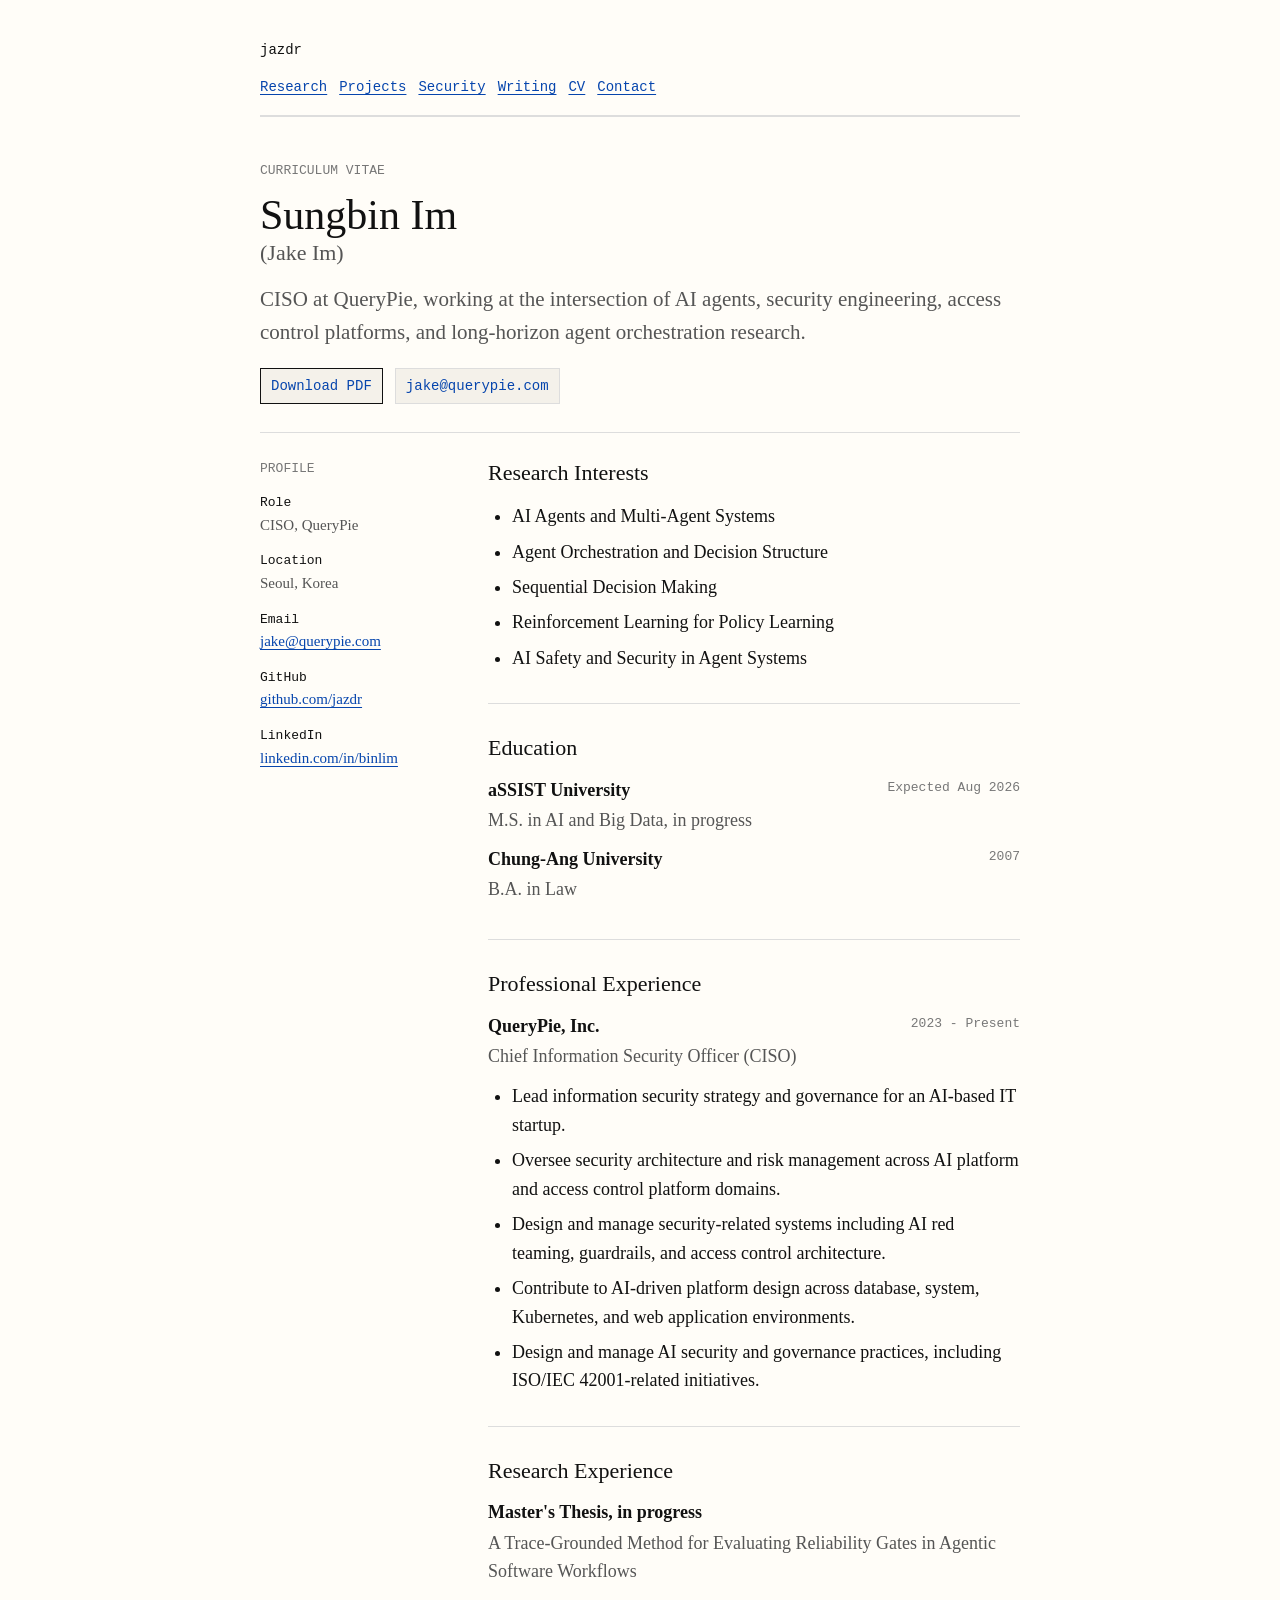
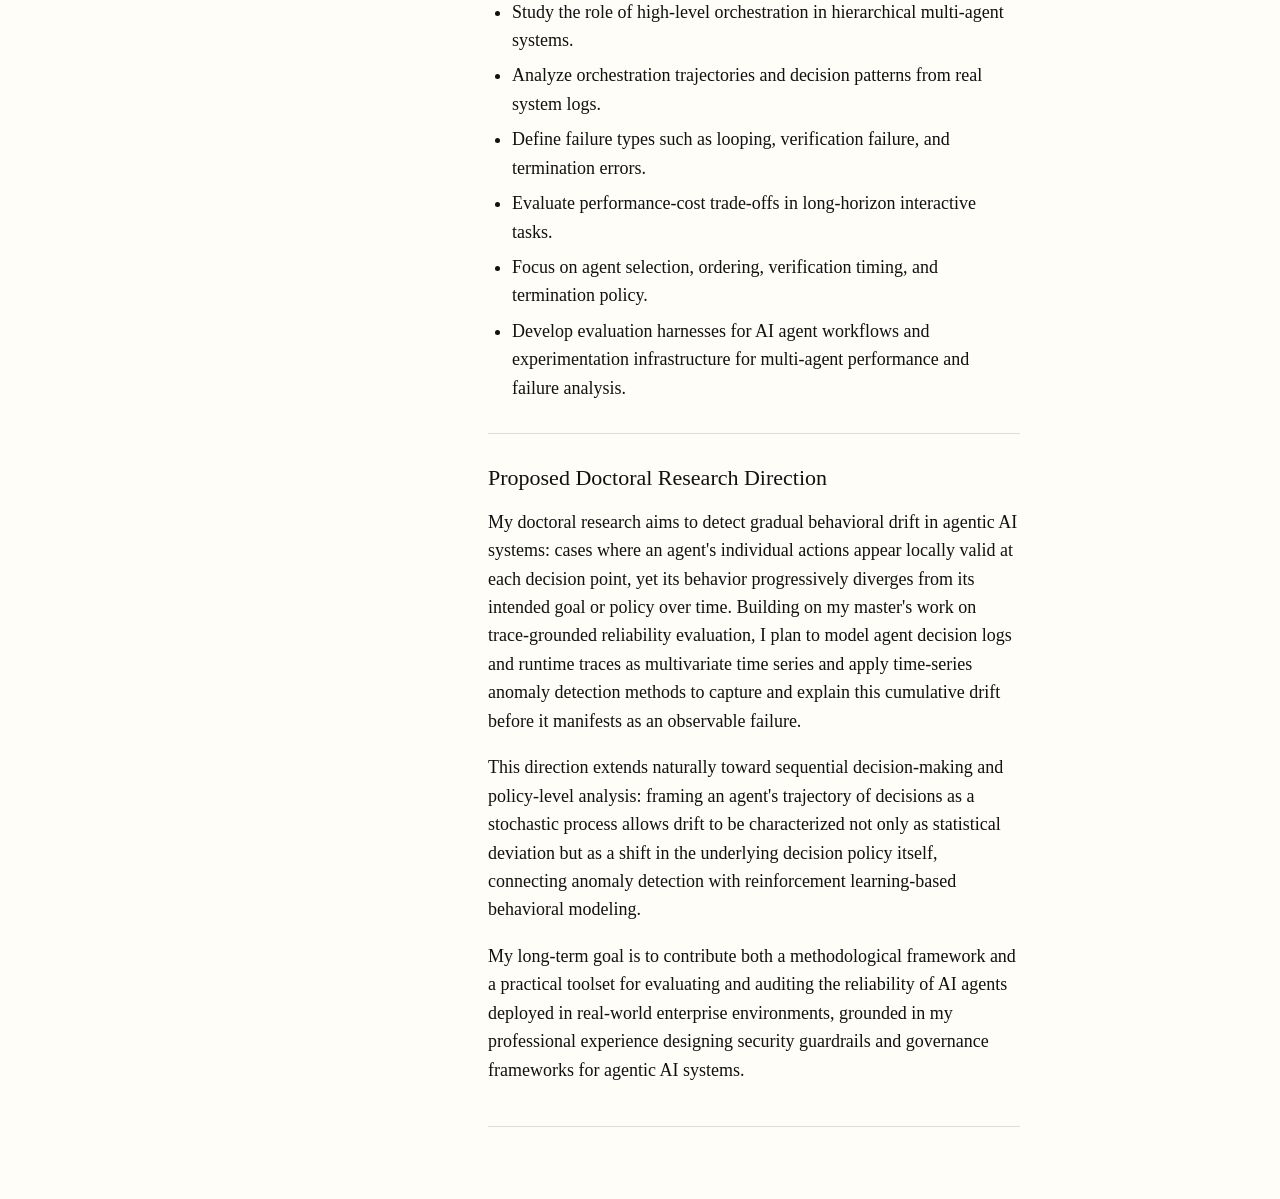
==== cv.html @ 3b306830 "docs(cv): Update research direction" ====
<!doctype html>
<html lang="en">
<head>
  <meta charset="utf-8">
  <meta name="viewport" content="width=device-width, initial-scale=1">
  <meta name="description" content="CV of Sungbin Im (Jake Im), focused on AI agents, reinforcement learning, and security engineering.">
  <title>CV | Sungbin Im</title>
  <link rel="stylesheet" href="styles.css">
</head>
<body>
  <header class="site-header">
    <a class="mark" href="index.html">jazdr</a>
    <nav class="nav" aria-label="Primary navigation">
      <a href="index.html#research">Research</a>
      <a href="index.html#projects">Projects</a>
      <a href="index.html#security">Security</a>
      <a href="index.html#writing">Writing</a>
      <a href="cv.html">CV</a>
      <a href="index.html#contact">Contact</a>
    </nav>
  </header>

  <main>
    <section class="section cv-hero">
      <p class="eyebrow">Curriculum Vitae</p>
      <h1>Sungbin Im <span>(Jake Im)</span></h1>
      <p class="lede">
        CISO at QueryPie, working at the intersection of AI agents, security engineering,
        access control platforms, and long-horizon agent orchestration research.
      </p>
      <div class="hero-actions">
        <a class="button primary" href="assets/Sungbin_Im_CV.pdf">Download PDF</a>
        <a class="button" href="mailto:jake@querypie.com">jake@querypie.com</a>
      </div>
    </section>

    <section class="section cv-layout">
      <aside class="cv-sidebar">
        <div>
          <p class="panel-label">Profile</p>
          <dl>
            <dt>Role</dt>
            <dd>CISO, QueryPie</dd>
            <dt>Location</dt>
            <dd>Seoul, Korea</dd>
            <dt>Email</dt>
            <dd><a href="mailto:jake@querypie.com">jake@querypie.com</a></dd>
            <dt>GitHub</dt>
            <dd><a href="https://github.com/jazdr">github.com/jazdr</a></dd>
            <dt>LinkedIn</dt>
            <dd><a href="https://www.linkedin.com/in/binlim/">linkedin.com/in/binlim</a></dd>
          </dl>
        </div>
      </aside>

      <div class="cv-main">
        <section class="cv-block">
          <h2>Research Interests</h2>
          <ul class="tag-list">
            <li>AI Agents and Multi-Agent Systems</li>
            <li>Agent Orchestration and Decision Structure</li>
            <li>Sequential Decision Making</li>
            <li>Reinforcement Learning for Policy Learning</li>
            <li>AI Safety and Security in Agent Systems</li>
          </ul>
        </section>

        <section class="cv-block">
          <h2>Education</h2>
          <article class="cv-entry">
            <div>
              <h3>aSSIST University</h3>
              <p>M.S. in AI and Big Data, in progress</p>
            </div>
            <time>Expected Aug 2026</time>
          </article>
          <article class="cv-entry">
            <div>
              <h3>Chung-Ang University</h3>
              <p>B.A. in Law</p>
            </div>
            <time>2007</time>
          </article>
        </section>

        <section class="cv-block">
          <h2>Professional Experience</h2>
          <article class="cv-entry">
            <div>
              <h3>QueryPie, Inc.</h3>
              <p>Chief Information Security Officer (CISO)</p>
            </div>
            <time>2023 - Present</time>
          </article>
          <ul class="detail-list">
            <li>Lead information security strategy and governance for an AI-based IT startup.</li>
            <li>Oversee security architecture and risk management across AI platform and access control platform domains.</li>
            <li>Design and manage security-related systems including AI red teaming, guardrails, and access control architecture.</li>
            <li>Contribute to AI-driven platform design across database, system, Kubernetes, and web application environments.</li>
            <li>Design and manage AI security and governance practices, including ISO/IEC 42001-related initiatives.</li>
          </ul>
        </section>

        <section class="cv-block">
          <h2>Research Experience</h2>
          <article class="cv-entry">
            <div>
              <h3>Master's Thesis, in progress</h3>
              <p>A Trace-Grounded Method for Evaluating Reliability Gates in Agentic Software Workflows</p>
            </div>
          </article>
          <ul class="detail-list">
            <li>Study the role of high-level orchestration in hierarchical multi-agent systems.</li>
            <li>Analyze orchestration trajectories and decision patterns from real system logs.</li>
            <li>Define failure types such as looping, verification failure, and termination errors.</li>
            <li>Evaluate performance-cost trade-offs in long-horizon interactive tasks.</li>
            <li>Focus on agent selection, ordering, verification timing, and termination policy.</li>
            <li>Develop evaluation harnesses for AI agent workflows and experimentation infrastructure for multi-agent performance and failure analysis.</li>
          </ul>
        </section>

        <section class="cv-block">
          <h2>Proposed Doctoral Research Direction</h2>
          <p>
            My doctoral research aims to detect gradual behavioral drift in agentic AI
            systems: cases where an agent's individual actions appear locally valid at
            each decision point, yet its behavior progressively diverges from its intended
            goal or policy over time. Building on my master's work on trace-grounded
            reliability evaluation, I plan to model agent decision logs and runtime traces
            as multivariate time series and apply time-series anomaly detection methods
            to capture and explain this cumulative drift before it manifests as an
            observable failure.
          </p>
          <p>
            This direction extends naturally toward sequential decision-making and
            policy-level analysis: framing an agent's trajectory of decisions as a
            stochastic process allows drift to be characterized not only as statistical
            deviation but as a shift in the underlying decision policy itself, connecting
            anomaly detection with reinforcement learning-based behavioral modeling.
          </p>
          <p>
            My long-term goal is to contribute both a methodological framework and a
            practical toolset for evaluating and auditing the reliability of AI agents
            deployed in real-world enterprise environments, grounded in my professional
            experience designing security guardrails and governance frameworks for
            agentic AI systems.
          </p>
        </section>
      </div>
    </section>
  </main>
</body>
</html>
---- styles.css ----
:root {
  --text: #111;
  --muted: #555;
  --faint: #777;
  --line: #ddd;
  --bg: #fffdf8;
  --link: #0645ad;
  --code: #f4f1ea;
}

* {
  box-sizing: border-box;
}

html {
  scroll-behavior: smooth;
}

body {
  margin: 0;
  background: var(--bg);
  color: var(--text);
  font-family: Georgia, "Times New Roman", Times, serif;
  font-size: 18px;
  line-height: 1.58;
}

a {
  color: var(--link);
  text-decoration: underline;
  text-decoration-thickness: 1px;
  text-underline-offset: 3px;
}

a:hover {
  color: #000;
}

.page {
  width: min(760px, calc(100% - 36px));
  margin: 0 auto;
  padding: 54px 0 72px;
}

.intro {
  padding-bottom: 28px;
  border-bottom: 1px solid var(--line);
}

.top-links {
  display: flex;
  flex-wrap: wrap;
  gap: 14px;
  margin-bottom: 48px;
  font-family: ui-monospace, SFMono-Regular, Menlo, Consolas, monospace;
  font-size: 14px;
}

h1,
h2,
h3,
p {
  margin-top: 0;
}

h1 {
  margin-bottom: 18px;
  font-size: 42px;
  line-height: 1.08;
  font-weight: 400;
}

h1 span {
  display: block;
  color: var(--muted);
  font-size: 22px;
  line-height: 1.4;
}

h2 {
  margin-bottom: 16px;
  font-size: 22px;
  line-height: 1.25;
  font-weight: 400;
}

h3 {
  margin-bottom: 4px;
  font-size: 18px;
  line-height: 1.35;
  font-weight: 700;
}

p {
  margin-bottom: 18px;
}

.intro p,
.note p {
  font-size: 21px;
  line-height: 1.52;
}

.note {
  margin: 30px 0 8px;
  padding: 18px 0 2px;
}

.section {
  padding: 31px 0 26px;
  border-top: 1px solid var(--line);
}

.plain-list,
.link-list,
.detail-list,
.tag-list {
  margin: 0;
  padding-left: 24px;
}

.plain-list li,
.link-list li,
.detail-list li,
.tag-list li {
  margin-bottom: 7px;
}

.work-list {
  display: grid;
  gap: 20px;
}

.work-list article p {
  color: var(--muted);
}

.footer {
  display: flex;
  flex-wrap: wrap;
  gap: 14px;
  margin-top: 30px;
  padding-top: 24px;
  border-top: 1px solid var(--line);
  font-family: ui-monospace, SFMono-Regular, Menlo, Consolas, monospace;
  font-size: 14px;
}

.site-header {
  width: min(760px, calc(100% - 36px));
  margin: 0 auto;
  padding: 34px 0 16px;
  border-bottom: 1px solid var(--line);
}

.mark {
  color: var(--text);
  font-family: ui-monospace, SFMono-Regular, Menlo, Consolas, monospace;
  font-size: 14px;
  text-decoration: none;
}

.nav {
  display: flex;
  flex-wrap: wrap;
  gap: 12px;
  margin-top: 14px;
  font-family: ui-monospace, SFMono-Regular, Menlo, Consolas, monospace;
  font-size: 14px;
}

.cv-hero,
.cv-layout {
  width: min(760px, calc(100% - 36px));
  margin: 0 auto;
}

.cv-hero {
  padding: 44px 0 28px;
}

.eyebrow,
.panel-label {
  margin-bottom: 12px;
  color: var(--faint);
  font-family: ui-monospace, SFMono-Regular, Menlo, Consolas, monospace;
  font-size: 13px;
  text-transform: uppercase;
}

.cv-hero h1 {
  margin-bottom: 14px;
}

.cv-hero h1 span {
  display: block;
}

.lede {
  color: var(--muted);
  font-size: 21px;
}

.hero-actions {
  display: flex;
  flex-wrap: wrap;
  gap: 12px;
  margin-top: 18px;
}

.button {
  display: inline-flex;
  align-items: center;
  min-height: 36px;
  padding: 5px 10px;
  border: 1px solid var(--line);
  background: var(--code);
  font-family: ui-monospace, SFMono-Regular, Menlo, Consolas, monospace;
  font-size: 14px;
  text-decoration: none;
}

.button.primary {
  border-color: var(--text);
}

.cv-layout {
  display: grid;
  grid-template-columns: 190px minmax(0, 1fr);
  gap: 38px;
  padding: 26px 0 72px;
  border-top: 1px solid var(--line);
}

.cv-sidebar {
  color: var(--muted);
  font-size: 15px;
}

.cv-sidebar dl {
  margin: 0;
}

.cv-sidebar dt {
  margin-top: 14px;
  color: var(--text);
  font-family: ui-monospace, SFMono-Regular, Menlo, Consolas, monospace;
  font-size: 13px;
}

.cv-sidebar dd {
  margin: 0;
}

.cv-main {
  display: grid;
  gap: 30px;
}

.cv-block {
  padding-bottom: 24px;
  border-bottom: 1px solid var(--line);
}

.cv-entry {
  display: grid;
  grid-template-columns: minmax(0, 1fr) auto;
  gap: 18px;
  margin-bottom: 12px;
}

.cv-entry p {
  color: var(--muted);
  margin-bottom: 0;
}

.cv-entry time {
  color: var(--faint);
  font-family: ui-monospace, SFMono-Regular, Menlo, Consolas, monospace;
  font-size: 13px;
  white-space: nowrap;
}

@media (max-width: 700px) {
  body {
    font-size: 17px;
  }

  .page {
    padding-top: 34px;
  }

  h1 {
    font-size: 36px;
  }

  .intro p,
  .note p,
  .lede {
    font-size: 19px;
  }

  .cv-layout,
  .cv-entry {
    grid-template-columns: 1fr;
  }

  .cv-sidebar {
    padding-bottom: 10px;
    border-bottom: 1px solid var(--line);
  }
}
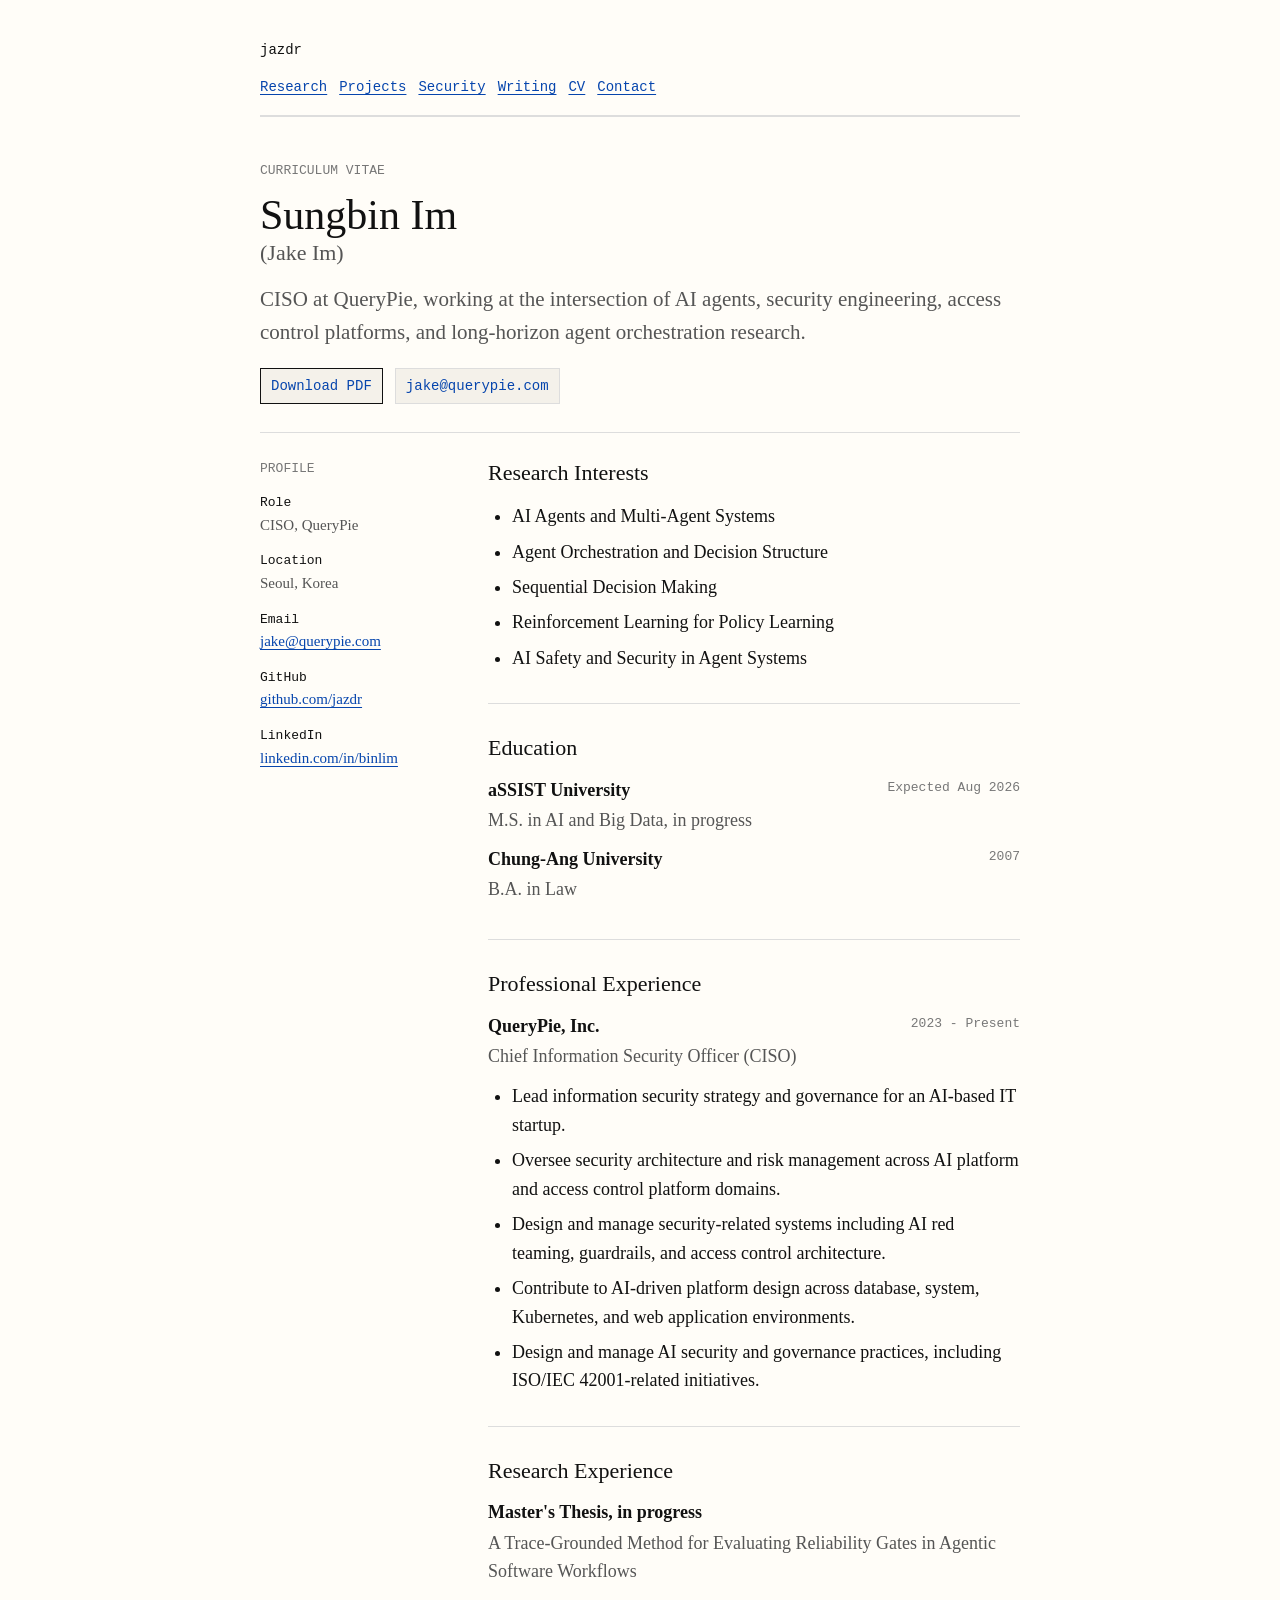
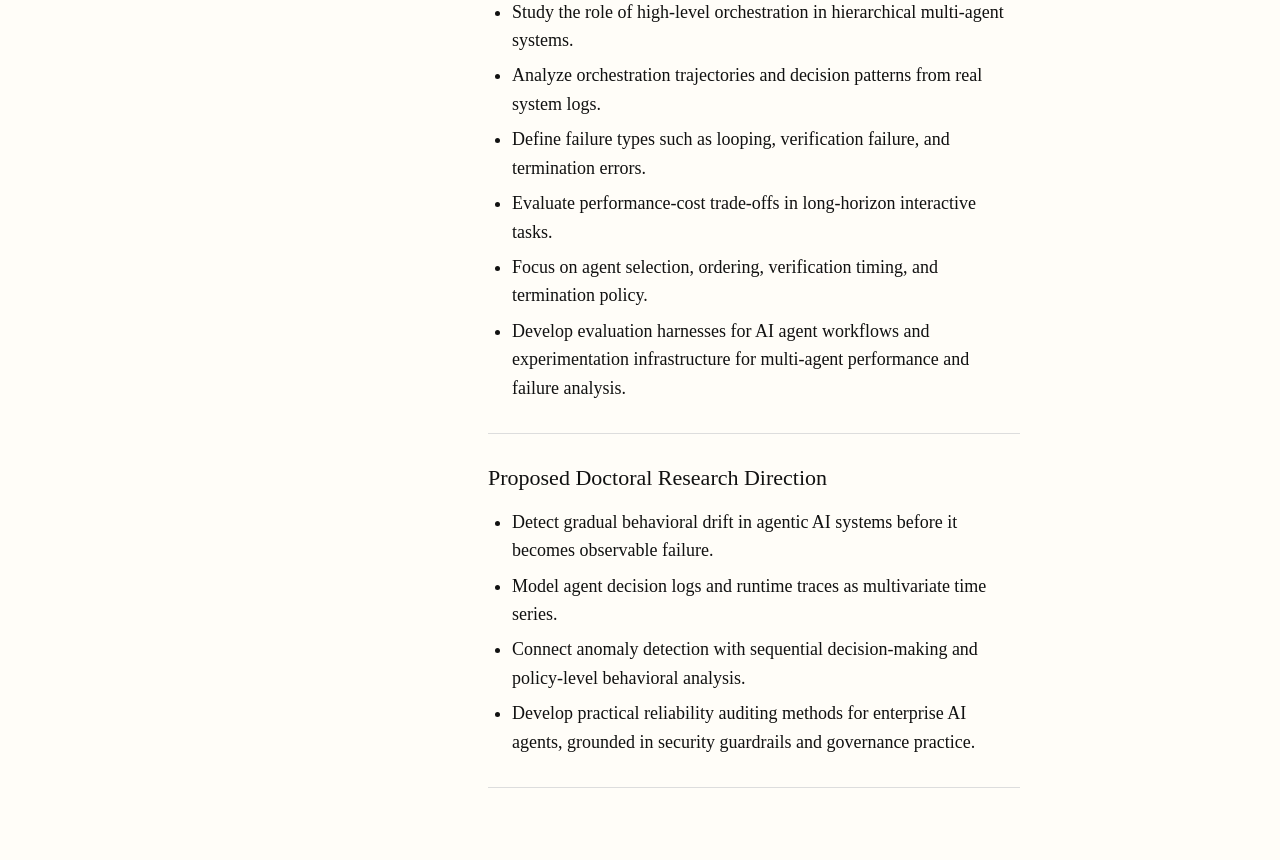
==== commit db02c0cf: "docs(cv): Condense doctoral research direction" ====
--- a/cv.html
+++ b/cv.html
@@ -121,30 +121,12 @@
 
         <section class="cv-block">
           <h2>Proposed Doctoral Research Direction</h2>
-          <p>
-            My doctoral research aims to detect gradual behavioral drift in agentic AI
-            systems: cases where an agent's individual actions appear locally valid at
-            each decision point, yet its behavior progressively diverges from its intended
-            goal or policy over time. Building on my master's work on trace-grounded
-            reliability evaluation, I plan to model agent decision logs and runtime traces
-            as multivariate time series and apply time-series anomaly detection methods
-            to capture and explain this cumulative drift before it manifests as an
-            observable failure.
-          </p>
-          <p>
-            This direction extends naturally toward sequential decision-making and
-            policy-level analysis: framing an agent's trajectory of decisions as a
-            stochastic process allows drift to be characterized not only as statistical
-            deviation but as a shift in the underlying decision policy itself, connecting
-            anomaly detection with reinforcement learning-based behavioral modeling.
-          </p>
-          <p>
-            My long-term goal is to contribute both a methodological framework and a
-            practical toolset for evaluating and auditing the reliability of AI agents
-            deployed in real-world enterprise environments, grounded in my professional
-            experience designing security guardrails and governance frameworks for
-            agentic AI systems.
-          </p>
+          <ul class="detail-list">
+            <li>Detect gradual behavioral drift in agentic AI systems before it becomes observable failure.</li>
+            <li>Model agent decision logs and runtime traces as multivariate time series.</li>
+            <li>Connect anomaly detection with sequential decision-making and policy-level behavioral analysis.</li>
+            <li>Develop practical reliability auditing methods for enterprise AI agents, grounded in security guardrails and governance practice.</li>
+          </ul>
         </section>
       </div>
     </section>
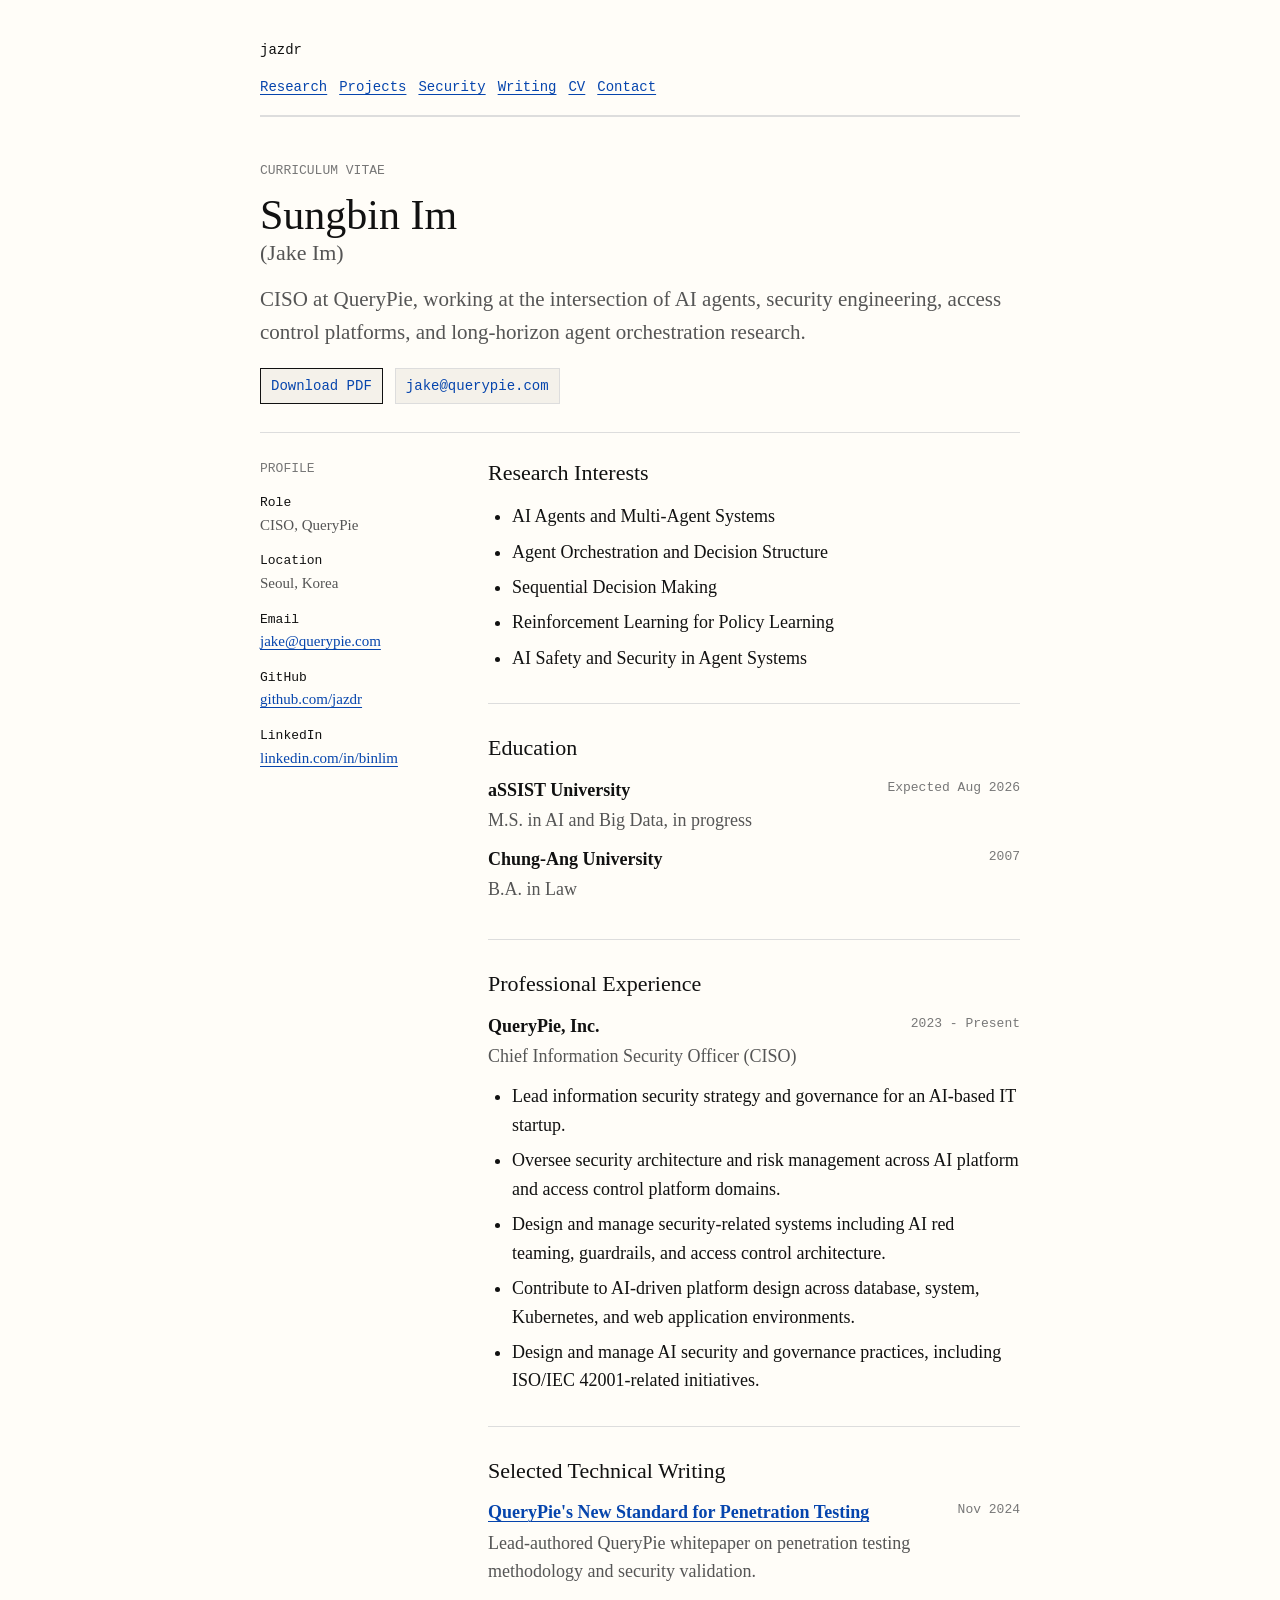
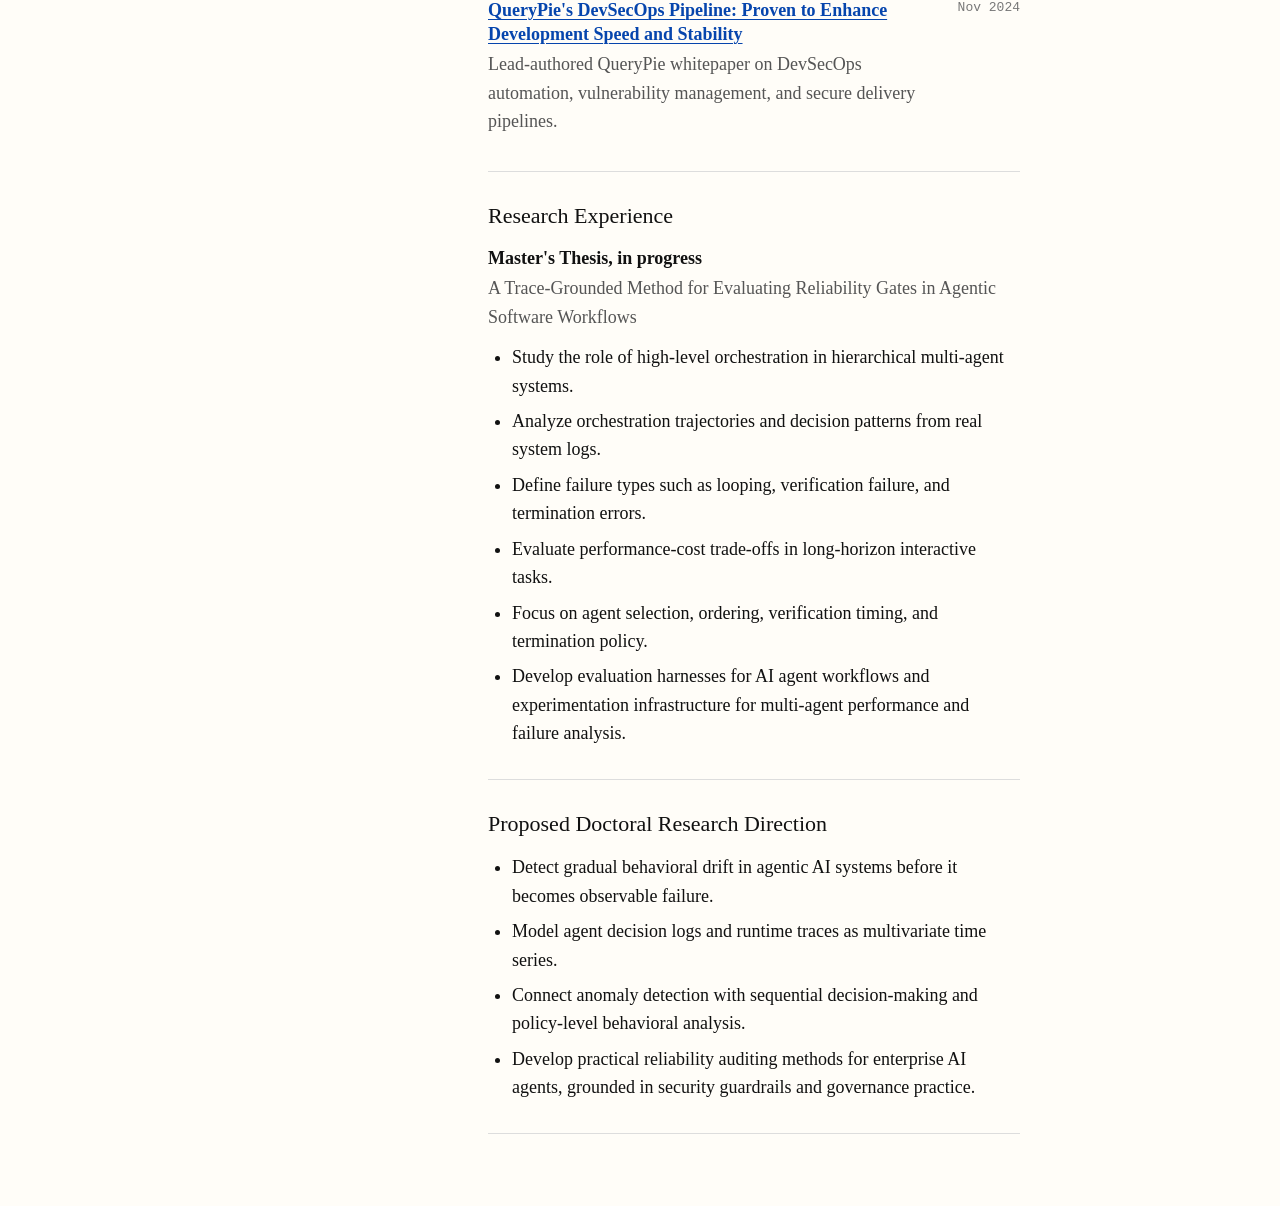
==== commit 31cb4a27: "docs(cv): Add selected technical writing" ====
--- a/cv.html
+++ b/cv.html
@@ -29,7 +29,7 @@
         access control platforms, and long-horizon agent orchestration research.
       </p>
       <div class="hero-actions">
-        <a class="button primary" href="assets/Sungbin_Im_CV.pdf">Download PDF</a>
+        <a class="button primary" href="assets/Sungbin_Im_CV.pdf?v=20260707-writing">Download PDF</a>
         <a class="button" href="mailto:jake@querypie.com">jake@querypie.com</a>
       </div>
     </section>
@@ -102,6 +102,24 @@
         </section>
 
         <section class="cv-block">
+          <h2>Selected Technical Writing</h2>
+          <article class="cv-entry">
+            <div>
+              <h3><a href="https://www.querypie.com/ko/whitepapers/penetration-testing-standard">QueryPie's New Standard for Penetration Testing</a></h3>
+              <p>Lead-authored QueryPie whitepaper on penetration testing methodology and security validation.</p>
+            </div>
+            <time>Nov 2024</time>
+          </article>
+          <article class="cv-entry">
+            <div>
+              <h3><a href="https://www.querypie.com/ko/whitepapers/querypie-devsecops-pipeline">QueryPie's DevSecOps Pipeline: Proven to Enhance Development Speed and Stability</a></h3>
+              <p>Lead-authored QueryPie whitepaper on DevSecOps automation, vulnerability management, and secure delivery pipelines.</p>
+            </div>
+            <time>Nov 2024</time>
+          </article>
+        </section>
+
+        <section class="cv-block">
           <h2>Research Experience</h2>
           <article class="cv-entry">
             <div>
--- a/styles.css
+++ b/styles.css
@@ -310,3 +310,110 @@
     border-bottom: 1px solid var(--line);
   }
 }
+
+@media print {
+  @page {
+    margin: 0.45in;
+    size: letter;
+  }
+
+  body {
+    background: #fff;
+    font-size: 11pt;
+    line-height: 1.35;
+  }
+
+  a {
+    color: var(--text);
+    text-decoration: none;
+  }
+
+  .site-header,
+  .hero-actions {
+    display: none;
+  }
+
+  .cv-hero,
+  .cv-layout {
+    width: 100%;
+  }
+
+  .cv-hero {
+    padding: 0 0 14px;
+    border-top: 0;
+  }
+
+  .cv-hero h1 {
+    margin-bottom: 8px;
+    font-size: 24pt;
+  }
+
+  .cv-hero h1 span {
+    font-size: 14pt;
+  }
+
+  .lede {
+    margin-bottom: 0;
+    font-size: 12pt;
+    line-height: 1.35;
+  }
+
+  .eyebrow,
+  .panel-label,
+  .cv-sidebar dt,
+  .cv-entry time {
+    font-size: 8.5pt;
+  }
+
+  .cv-layout {
+    grid-template-columns: 150px minmax(0, 1fr);
+    gap: 26px;
+    padding: 14px 0 0;
+  }
+
+  .cv-sidebar {
+    font-size: 9.5pt;
+  }
+
+  .cv-sidebar dt {
+    margin-top: 9px;
+  }
+
+  .cv-main {
+    gap: 14px;
+  }
+
+  .cv-block {
+    break-inside: avoid;
+    padding-bottom: 11px;
+  }
+
+  h2 {
+    margin-bottom: 8px;
+    font-size: 14pt;
+  }
+
+  h3 {
+    margin-bottom: 2px;
+    font-size: 11pt;
+  }
+
+  .cv-entry {
+    gap: 12px;
+    margin-bottom: 7px;
+  }
+
+  .plain-list,
+  .link-list,
+  .detail-list,
+  .tag-list {
+    padding-left: 17px;
+  }
+
+  .plain-list li,
+  .link-list li,
+  .detail-list li,
+  .tag-list li {
+    margin-bottom: 3px;
+  }
+}
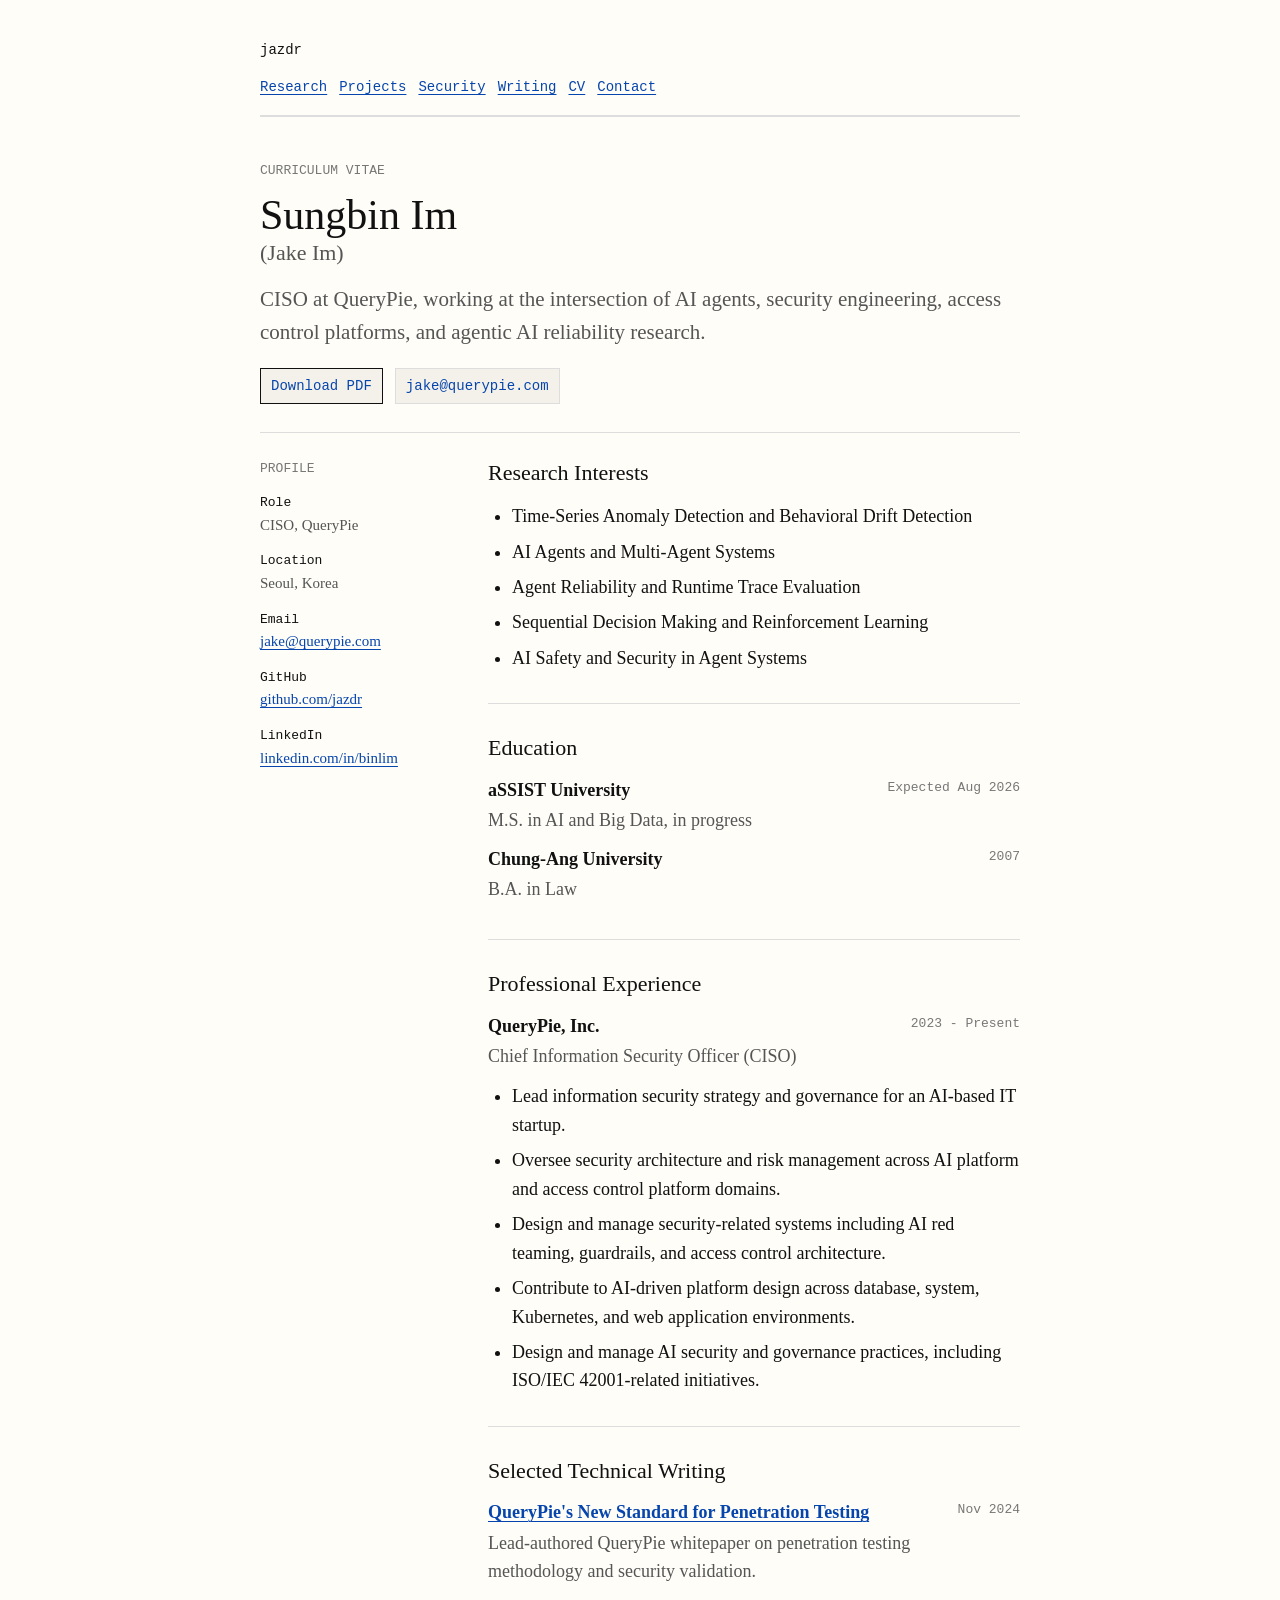
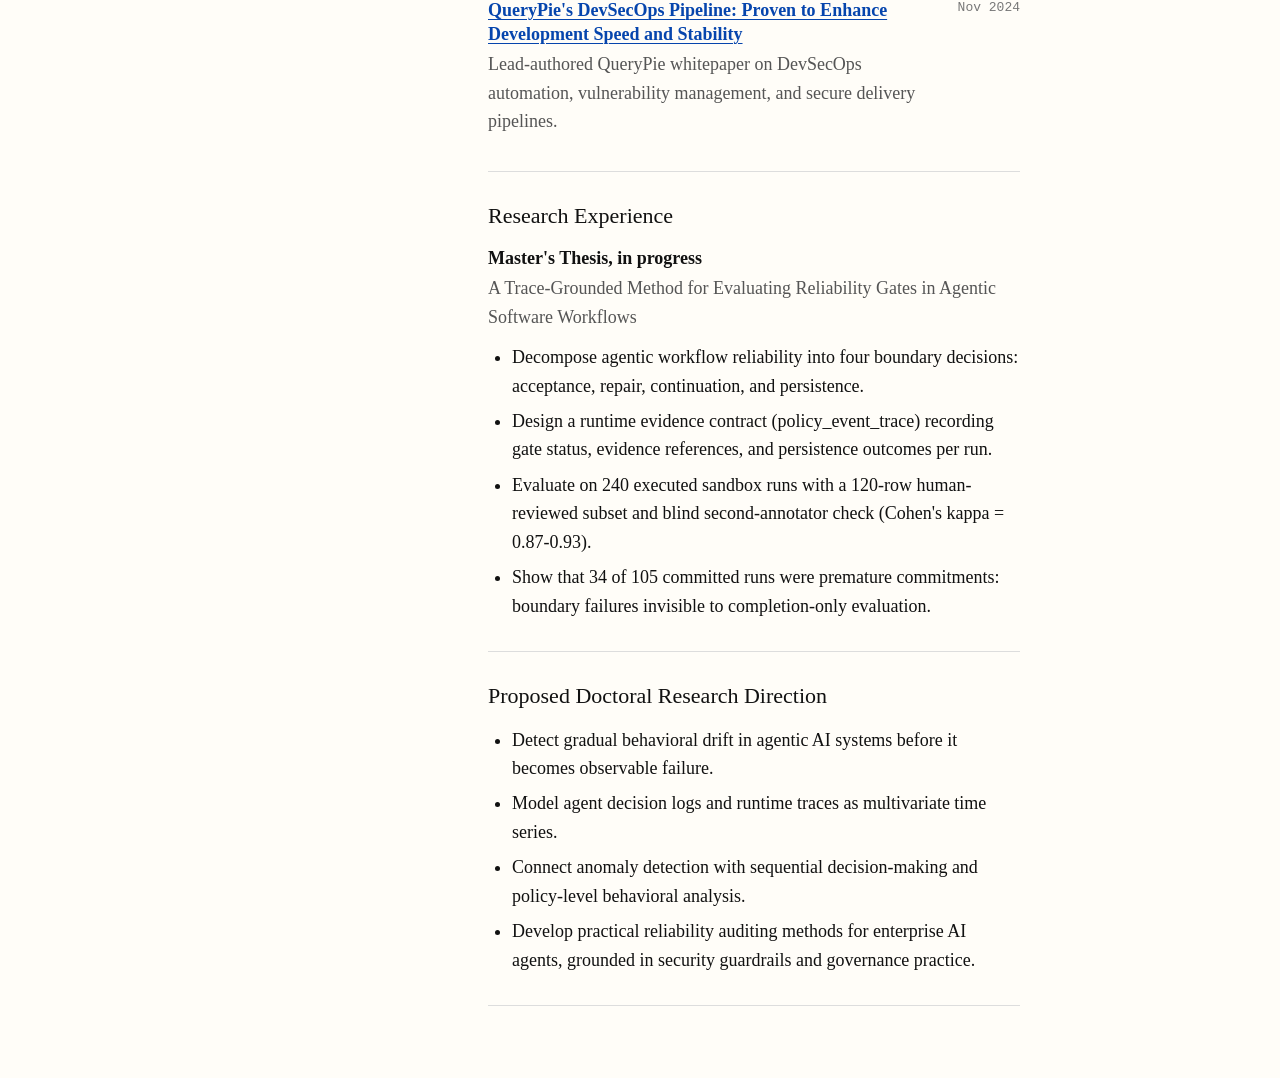
==== commit 7162ebe2: "docs(cv): Align thesis reliability framing" ====
--- a/cv.html
+++ b/cv.html
@@ -26,10 +26,10 @@
       <h1>Sungbin Im <span>(Jake Im)</span></h1>
       <p class="lede">
         CISO at QueryPie, working at the intersection of AI agents, security engineering,
-        access control platforms, and long-horizon agent orchestration research.
+        access control platforms, and agentic AI reliability research.
       </p>
       <div class="hero-actions">
-        <a class="button primary" href="assets/Sungbin_Im_CV.pdf?v=20260707-writing">Download PDF</a>
+        <a class="button primary" href="assets/Sungbin_Im_CV.pdf?v=20260708-reliability">Download PDF</a>
         <a class="button" href="mailto:jake@querypie.com">jake@querypie.com</a>
       </div>
     </section>
@@ -57,10 +57,10 @@
         <section class="cv-block">
           <h2>Research Interests</h2>
           <ul class="tag-list">
+            <li>Time-Series Anomaly Detection and Behavioral Drift Detection</li>
             <li>AI Agents and Multi-Agent Systems</li>
-            <li>Agent Orchestration and Decision Structure</li>
-            <li>Sequential Decision Making</li>
-            <li>Reinforcement Learning for Policy Learning</li>
+            <li>Agent Reliability and Runtime Trace Evaluation</li>
+            <li>Sequential Decision Making and Reinforcement Learning</li>
             <li>AI Safety and Security in Agent Systems</li>
           </ul>
         </section>
@@ -128,12 +128,10 @@
             </div>
           </article>
           <ul class="detail-list">
-            <li>Study the role of high-level orchestration in hierarchical multi-agent systems.</li>
-            <li>Analyze orchestration trajectories and decision patterns from real system logs.</li>
-            <li>Define failure types such as looping, verification failure, and termination errors.</li>
-            <li>Evaluate performance-cost trade-offs in long-horizon interactive tasks.</li>
-            <li>Focus on agent selection, ordering, verification timing, and termination policy.</li>
-            <li>Develop evaluation harnesses for AI agent workflows and experimentation infrastructure for multi-agent performance and failure analysis.</li>
+            <li>Decompose agentic workflow reliability into four boundary decisions: acceptance, repair, continuation, and persistence.</li>
+            <li>Design a runtime evidence contract (policy_event_trace) recording gate status, evidence references, and persistence outcomes per run.</li>
+            <li>Evaluate on 240 executed sandbox runs with a 120-row human-reviewed subset and blind second-annotator check (Cohen's kappa = 0.87-0.93).</li>
+            <li>Show that 34 of 105 committed runs were premature commitments: boundary failures invisible to completion-only evaluation.</li>
           </ul>
         </section>
 
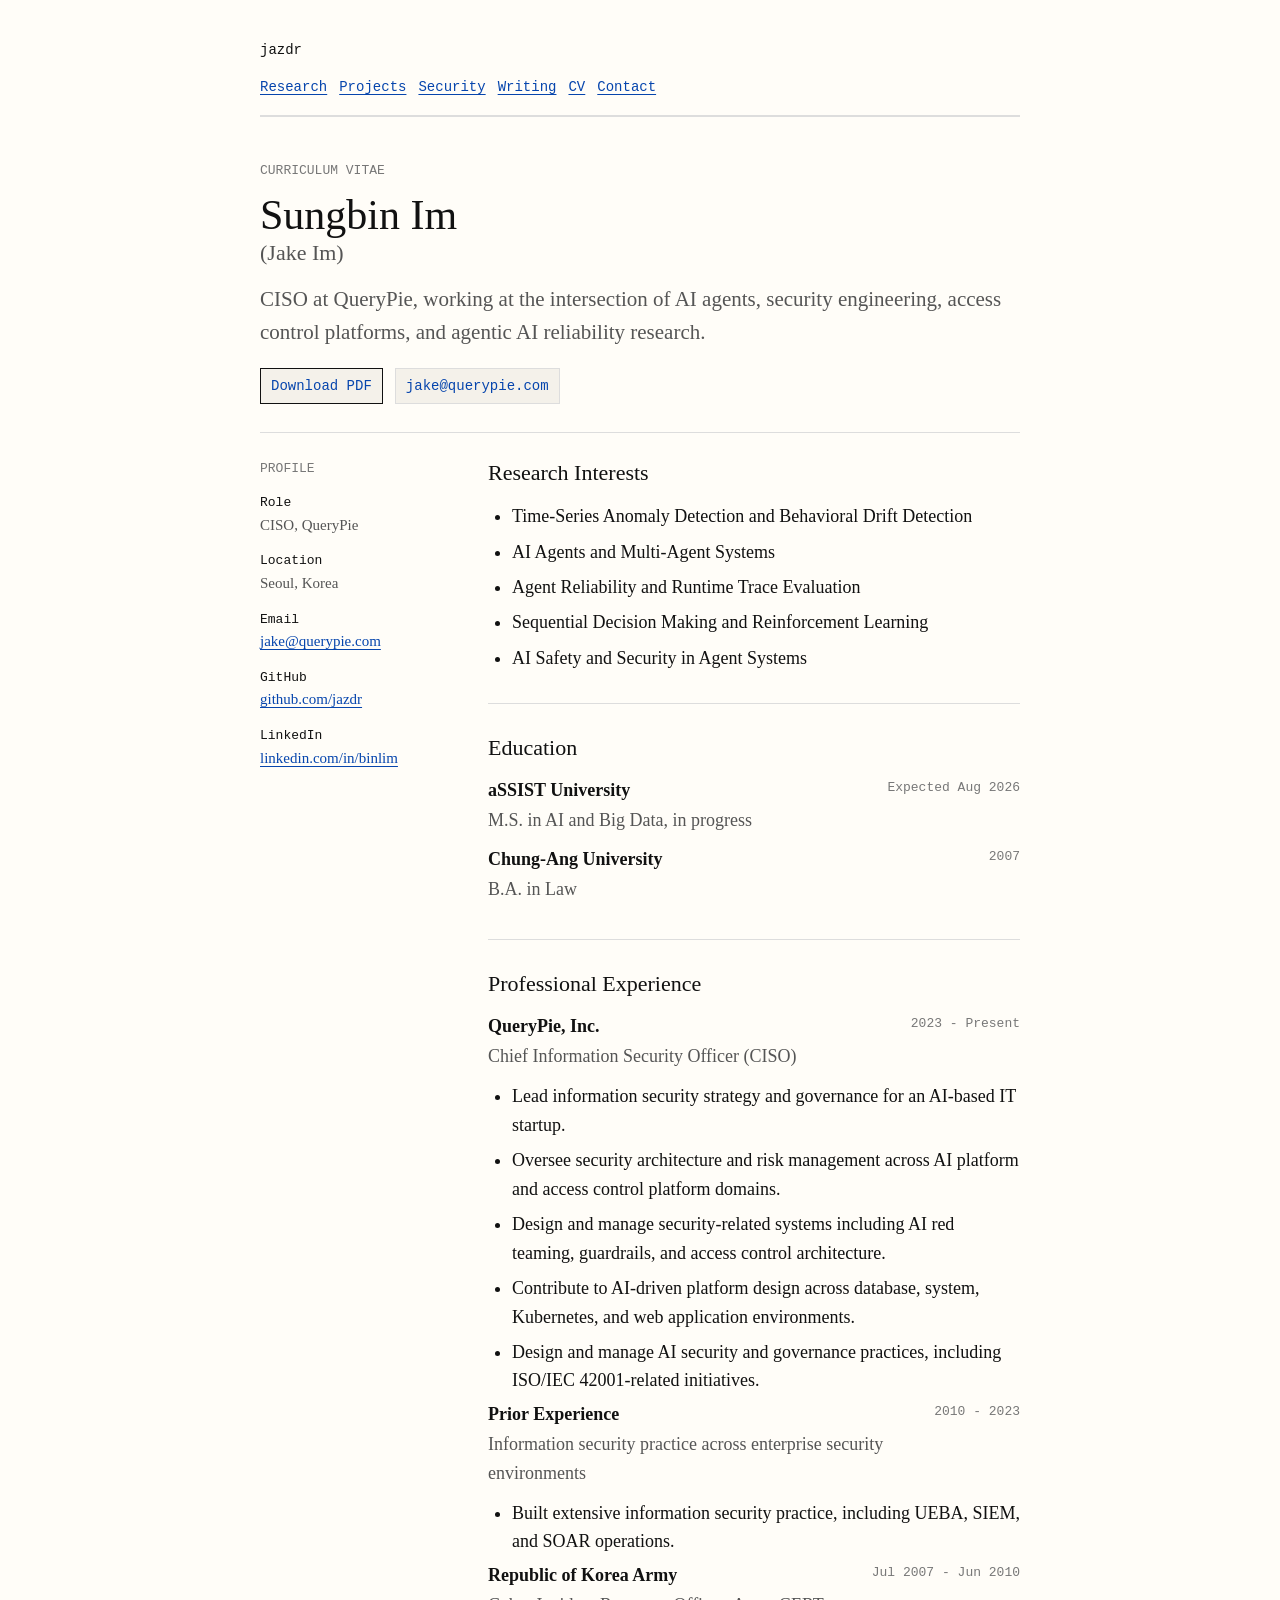
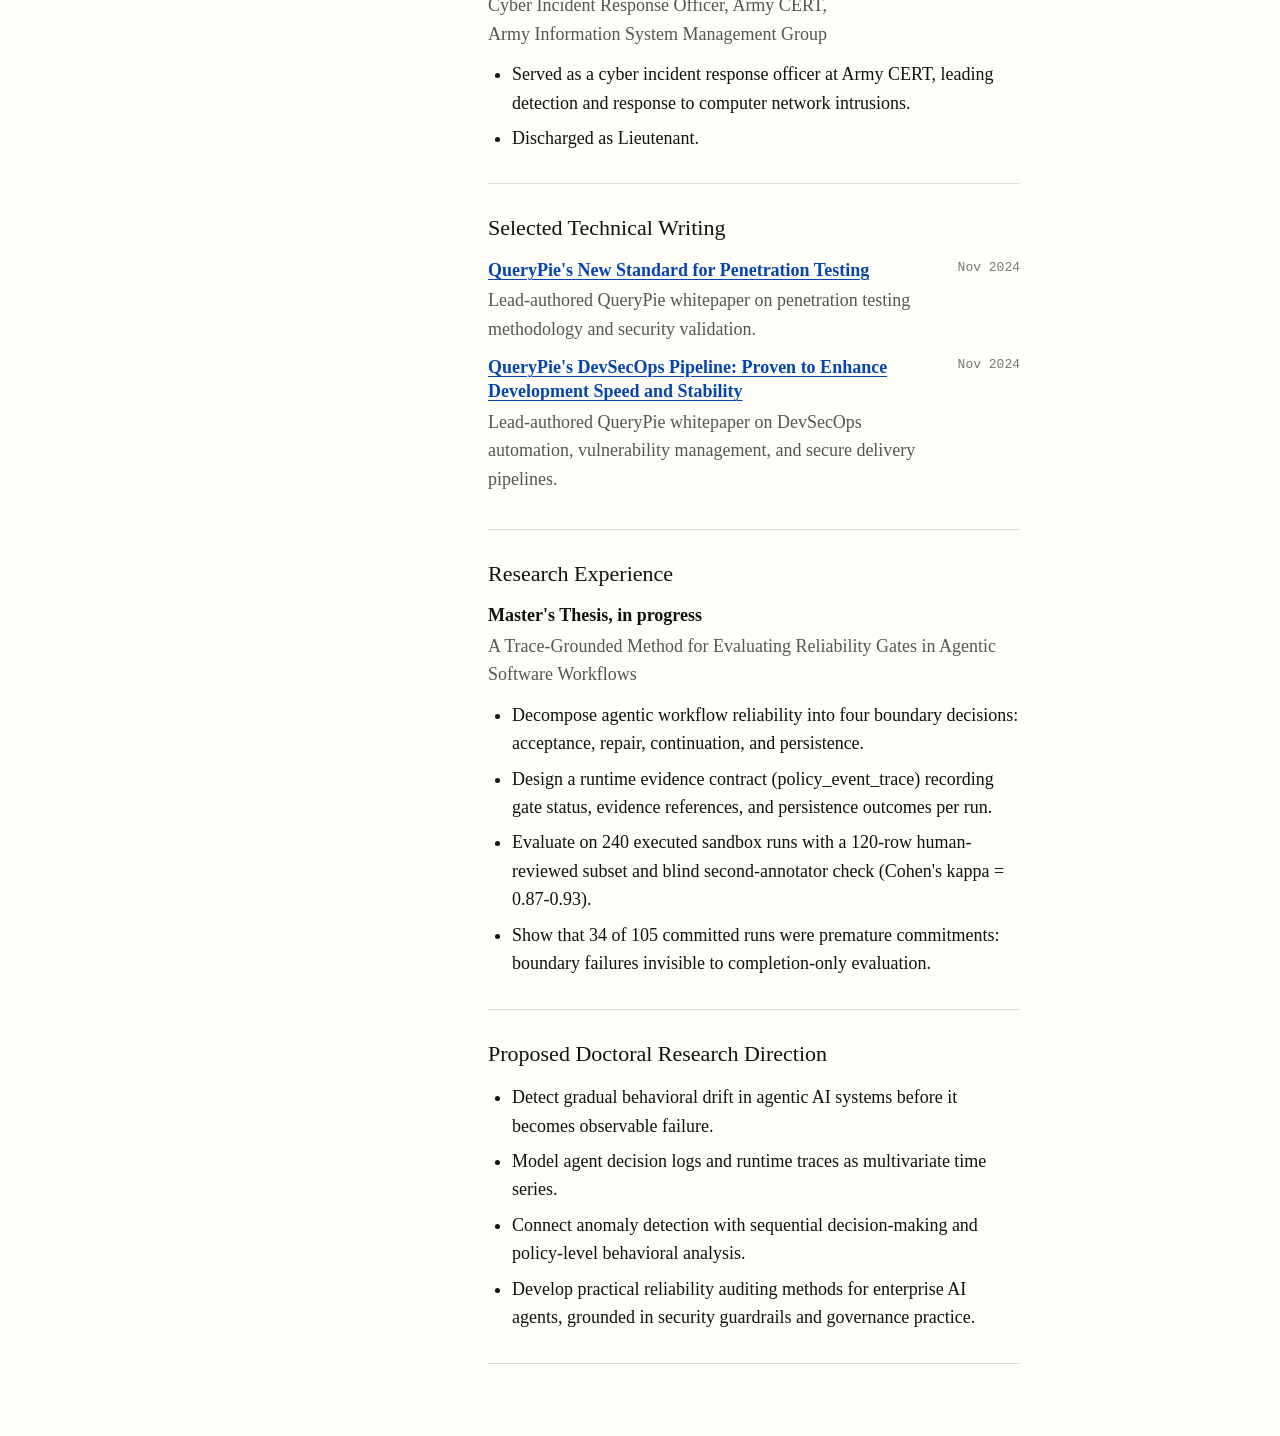
==== commit 80bea800: "docs(cv): Add Army security experience" ====
--- a/cv.html
+++ b/cv.html
@@ -29,7 +29,7 @@
         access control platforms, and agentic AI reliability research.
       </p>
       <div class="hero-actions">
-        <a class="button primary" href="assets/Sungbin_Im_CV.pdf?v=20260708-reliability">Download PDF</a>
+        <a class="button primary" href="assets/Sungbin_Im_CV.pdf?v=20260708-army">Download PDF</a>
         <a class="button" href="mailto:jake@querypie.com">jake@querypie.com</a>
       </div>
     </section>
@@ -99,6 +99,27 @@
             <li>Contribute to AI-driven platform design across database, system, Kubernetes, and web application environments.</li>
             <li>Design and manage AI security and governance practices, including ISO/IEC 42001-related initiatives.</li>
           </ul>
+          <article class="cv-entry">
+            <div>
+              <h3>Prior Experience</h3>
+              <p>Information security practice across enterprise security environments</p>
+            </div>
+            <time>2010 - 2023</time>
+          </article>
+          <ul class="detail-list">
+            <li>Built extensive information security practice, including UEBA, SIEM, and SOAR operations.</li>
+          </ul>
+          <article class="cv-entry">
+            <div>
+              <h3>Republic of Korea Army</h3>
+              <p>Cyber Incident Response Officer, Army CERT, Army Information System Management Group</p>
+            </div>
+            <time>Jul 2007 - Jun 2010</time>
+          </article>
+          <ul class="detail-list">
+            <li>Served as a cyber incident response officer at Army CERT, leading detection and response to computer network intrusions.</li>
+            <li>Discharged as Lieutenant.</li>
+          </ul>
         </section>
 
         <section class="cv-block">
--- a/styles.css
+++ b/styles.css
@@ -380,16 +380,15 @@
   }
 
   .cv-main {
-    gap: 14px;
+    gap: 10px;
   }
 
   .cv-block {
-    break-inside: avoid;
-    padding-bottom: 11px;
+    padding-bottom: 8px;
   }
 
   h2 {
-    margin-bottom: 8px;
+    margin-bottom: 6px;
     font-size: 14pt;
   }
 
@@ -400,7 +399,7 @@
 
   .cv-entry {
     gap: 12px;
-    margin-bottom: 7px;
+    margin-bottom: 5px;
   }
 
   .plain-list,
@@ -414,6 +413,6 @@
   .link-list li,
   .detail-list li,
   .tag-list li {
-    margin-bottom: 3px;
-  }
-}
+    margin-bottom: 2px;
+  }
+}
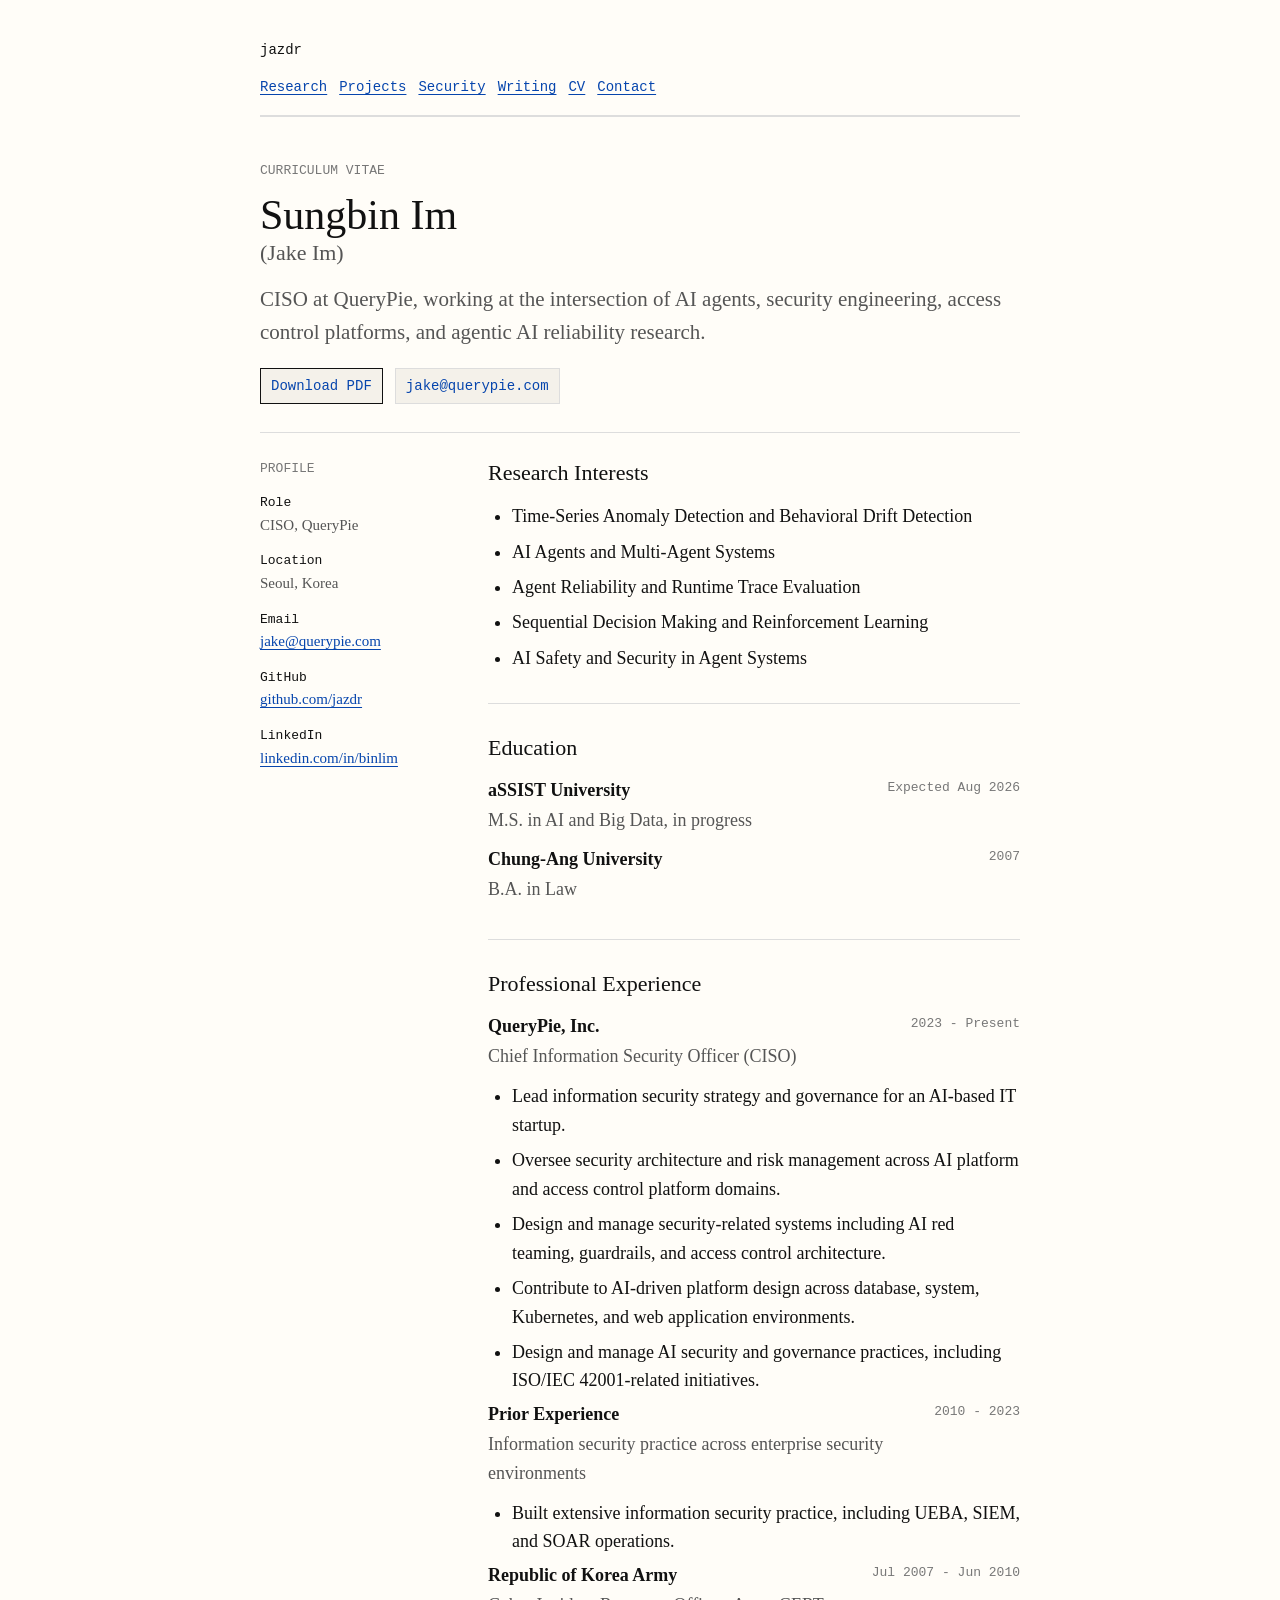
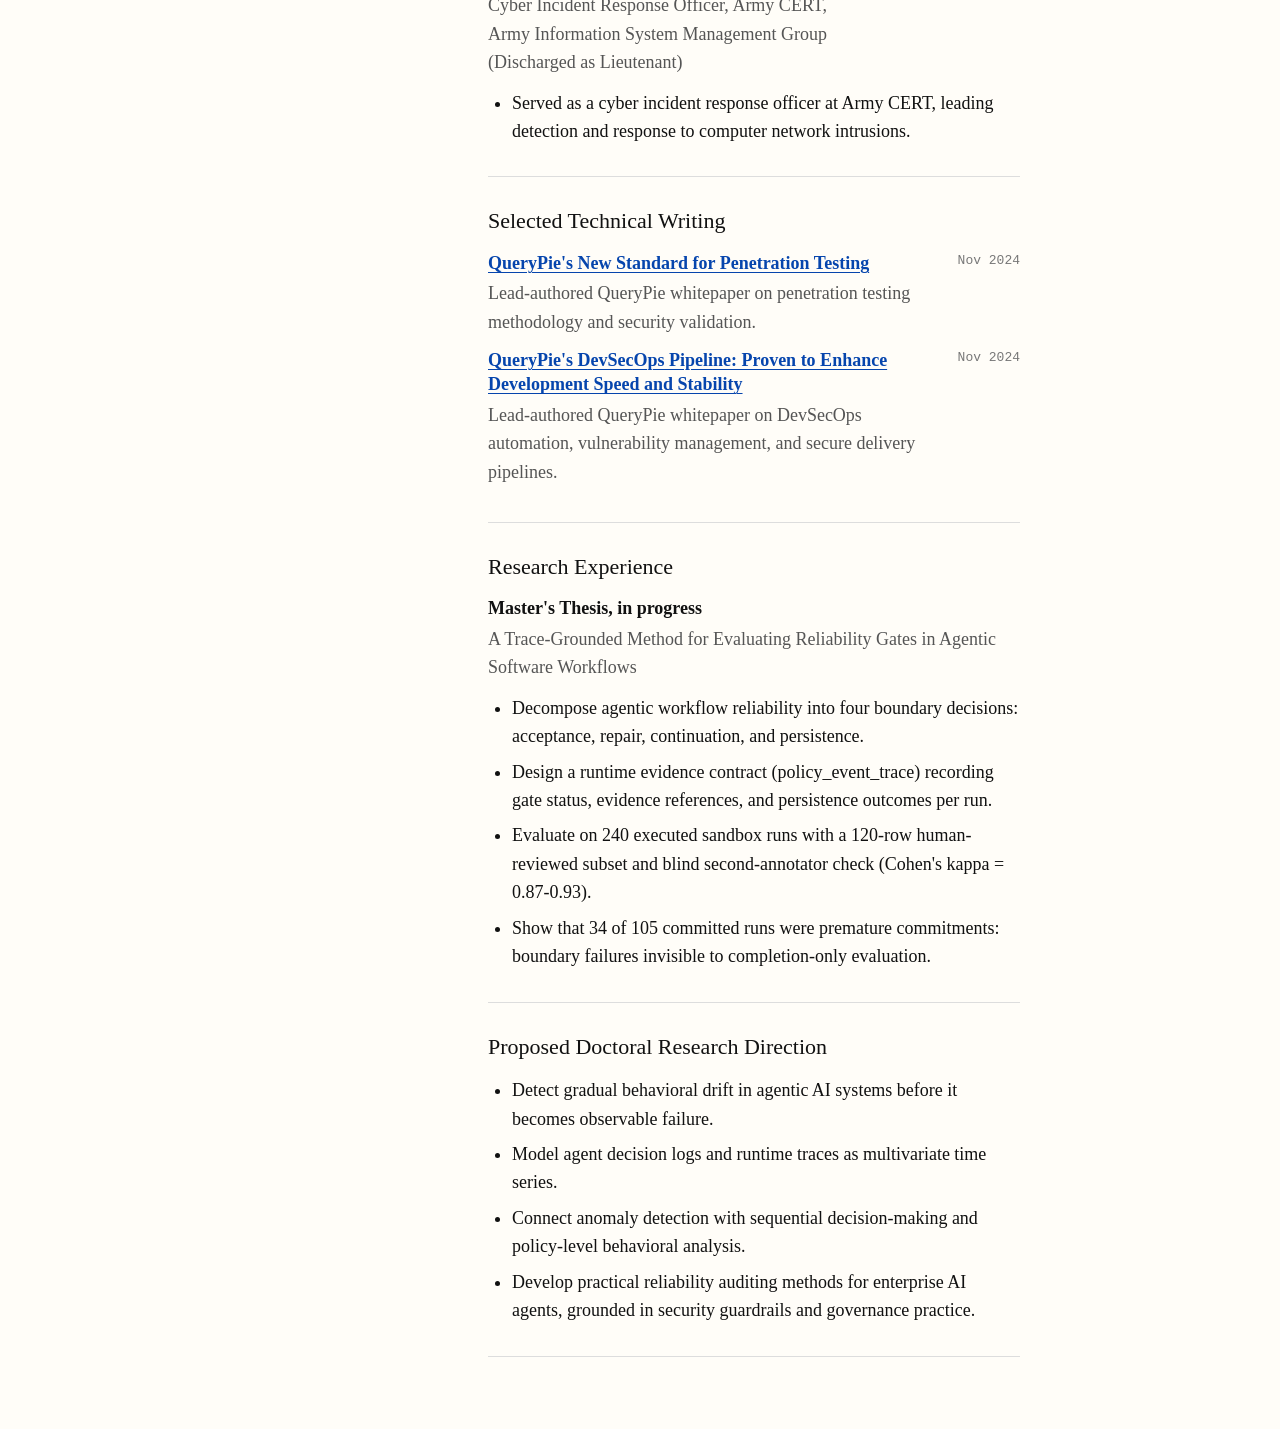
==== commit 0a884acf: "docs(cv): Fold Army rank into role" ====
--- a/cv.html
+++ b/cv.html
@@ -29,7 +29,7 @@
         access control platforms, and agentic AI reliability research.
       </p>
       <div class="hero-actions">
-        <a class="button primary" href="assets/Sungbin_Im_CV.pdf?v=20260708-army">Download PDF</a>
+        <a class="button primary" href="assets/Sungbin_Im_CV.pdf?v=20260708-army-rank">Download PDF</a>
         <a class="button" href="mailto:jake@querypie.com">jake@querypie.com</a>
       </div>
     </section>
@@ -112,13 +112,12 @@
           <article class="cv-entry">
             <div>
               <h3>Republic of Korea Army</h3>
-              <p>Cyber Incident Response Officer, Army CERT, Army Information System Management Group</p>
+              <p>Cyber Incident Response Officer, Army CERT, Army Information System Management Group (Discharged as Lieutenant)</p>
             </div>
             <time>Jul 2007 - Jun 2010</time>
           </article>
           <ul class="detail-list">
             <li>Served as a cyber incident response officer at Army CERT, leading detection and response to computer network intrusions.</li>
-            <li>Discharged as Lieutenant.</li>
           </ul>
         </section>
 
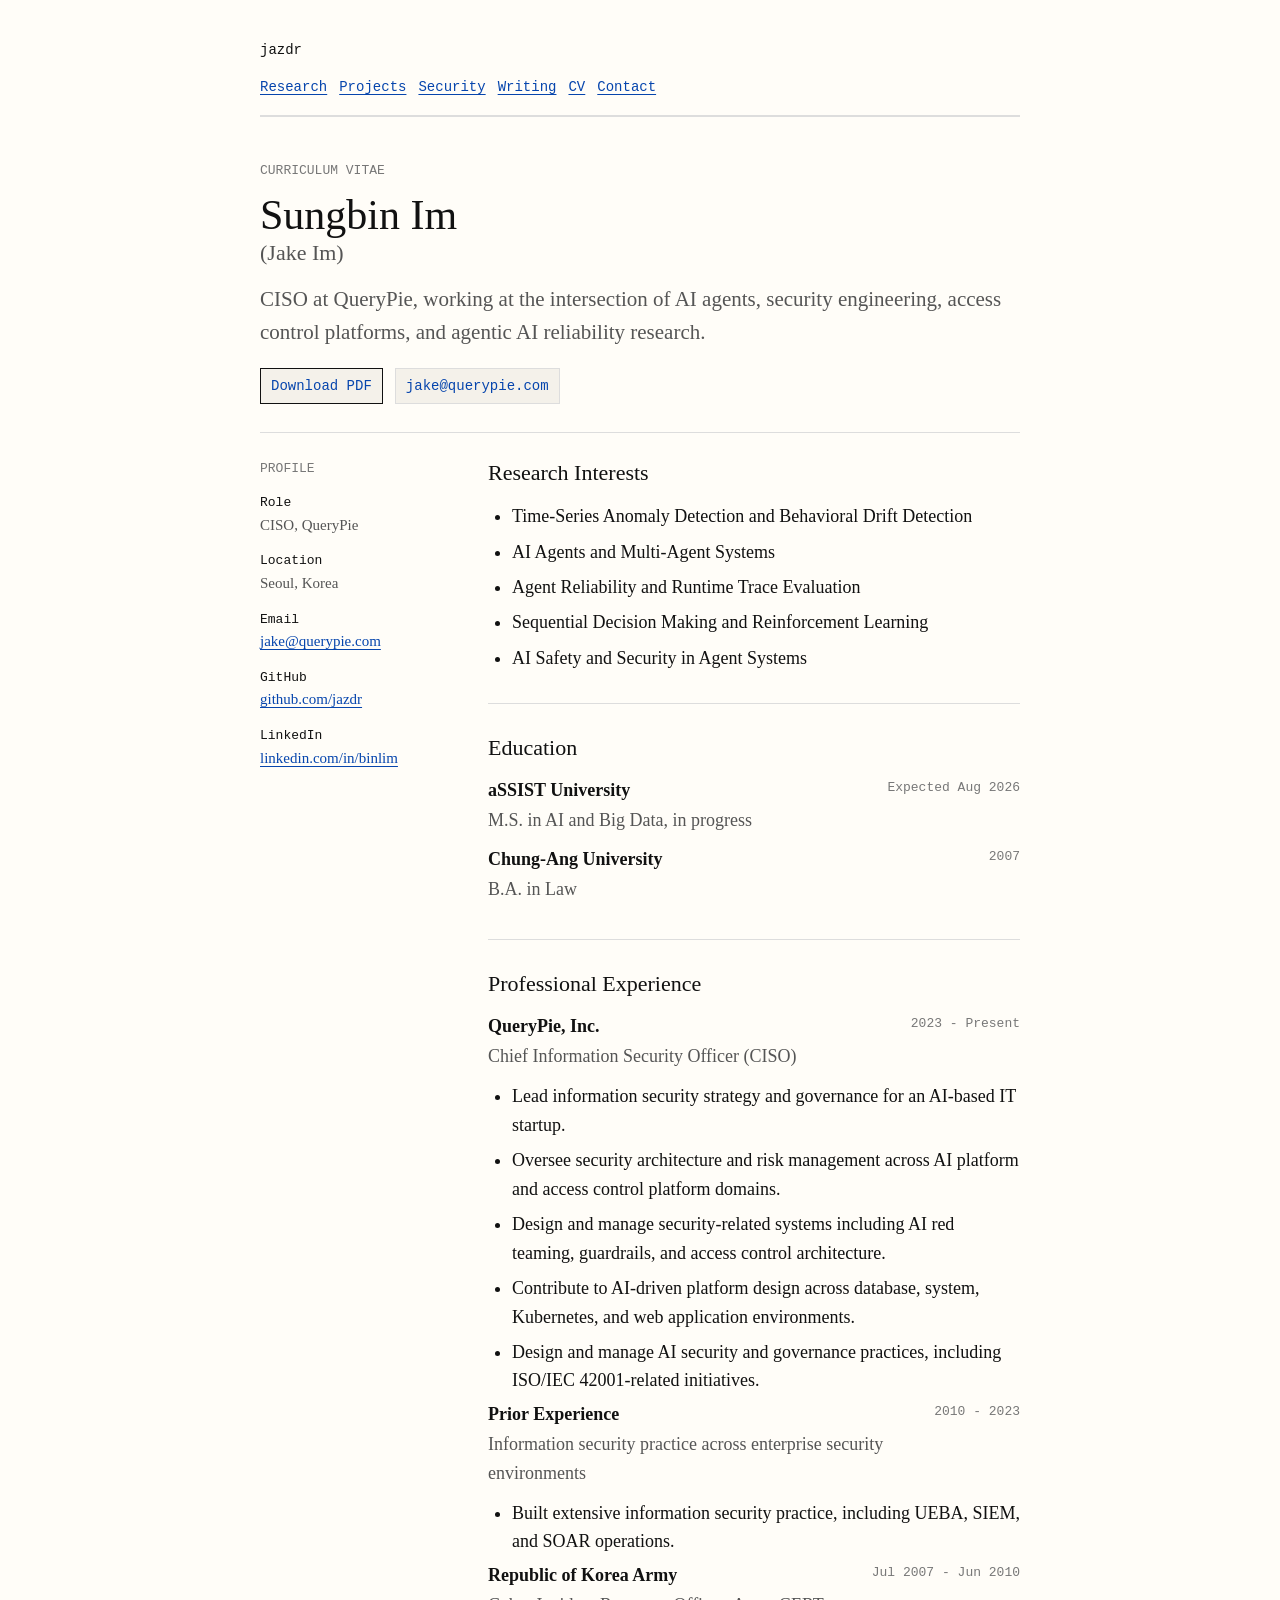
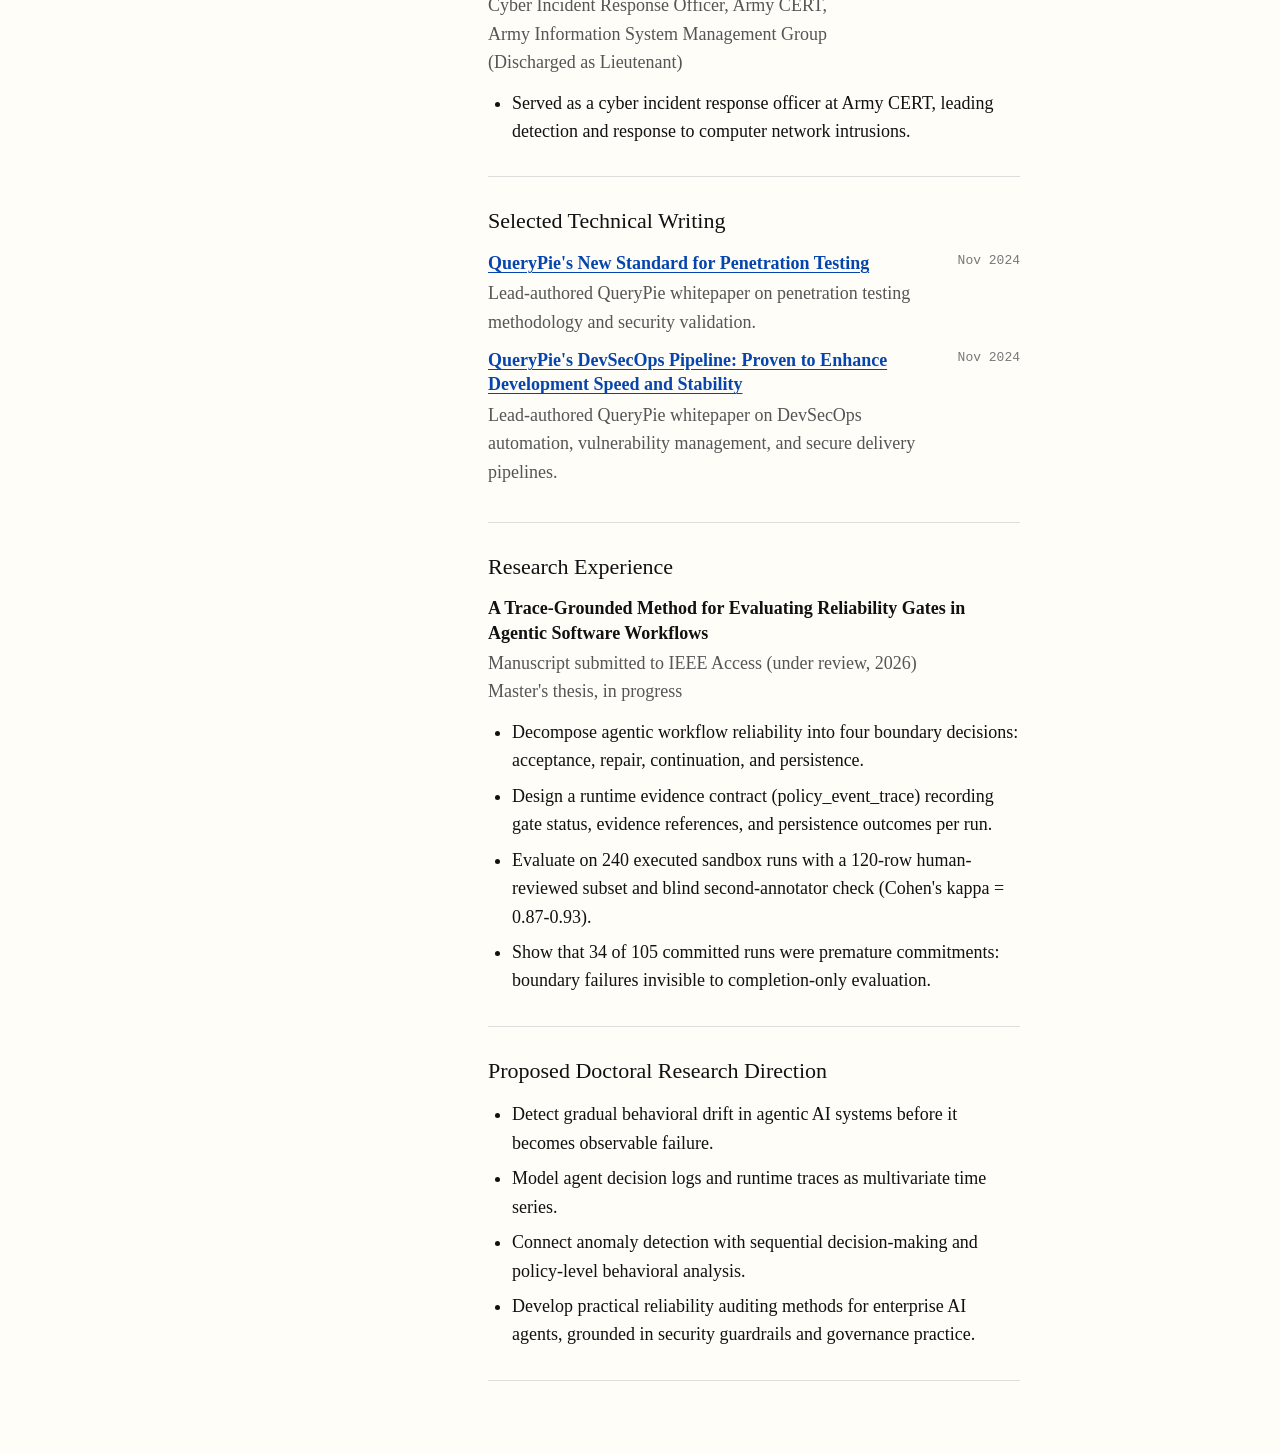
==== commit d61fc90b: "docs(cv): Promote IEEE Access submission" ====
--- a/cv.html
+++ b/cv.html
@@ -29,7 +29,7 @@
         access control platforms, and agentic AI reliability research.
       </p>
       <div class="hero-actions">
-        <a class="button primary" href="assets/Sungbin_Im_CV.pdf?v=20260708-army-rank">Download PDF</a>
+        <a class="button primary" href="assets/Sungbin_Im_CV.pdf?v=20260708-ieee-access">Download PDF</a>
         <a class="button" href="mailto:jake@querypie.com">jake@querypie.com</a>
       </div>
     </section>
@@ -143,8 +143,9 @@
           <h2>Research Experience</h2>
           <article class="cv-entry">
             <div>
-              <h3>Master's Thesis, in progress</h3>
-              <p>A Trace-Grounded Method for Evaluating Reliability Gates in Agentic Software Workflows</p>
+              <h3>A Trace-Grounded Method for Evaluating Reliability Gates in Agentic Software Workflows</h3>
+              <p>Manuscript submitted to IEEE Access (under review, 2026)</p>
+              <p>Master's thesis, in progress</p>
             </div>
           </article>
           <ul class="detail-list">
